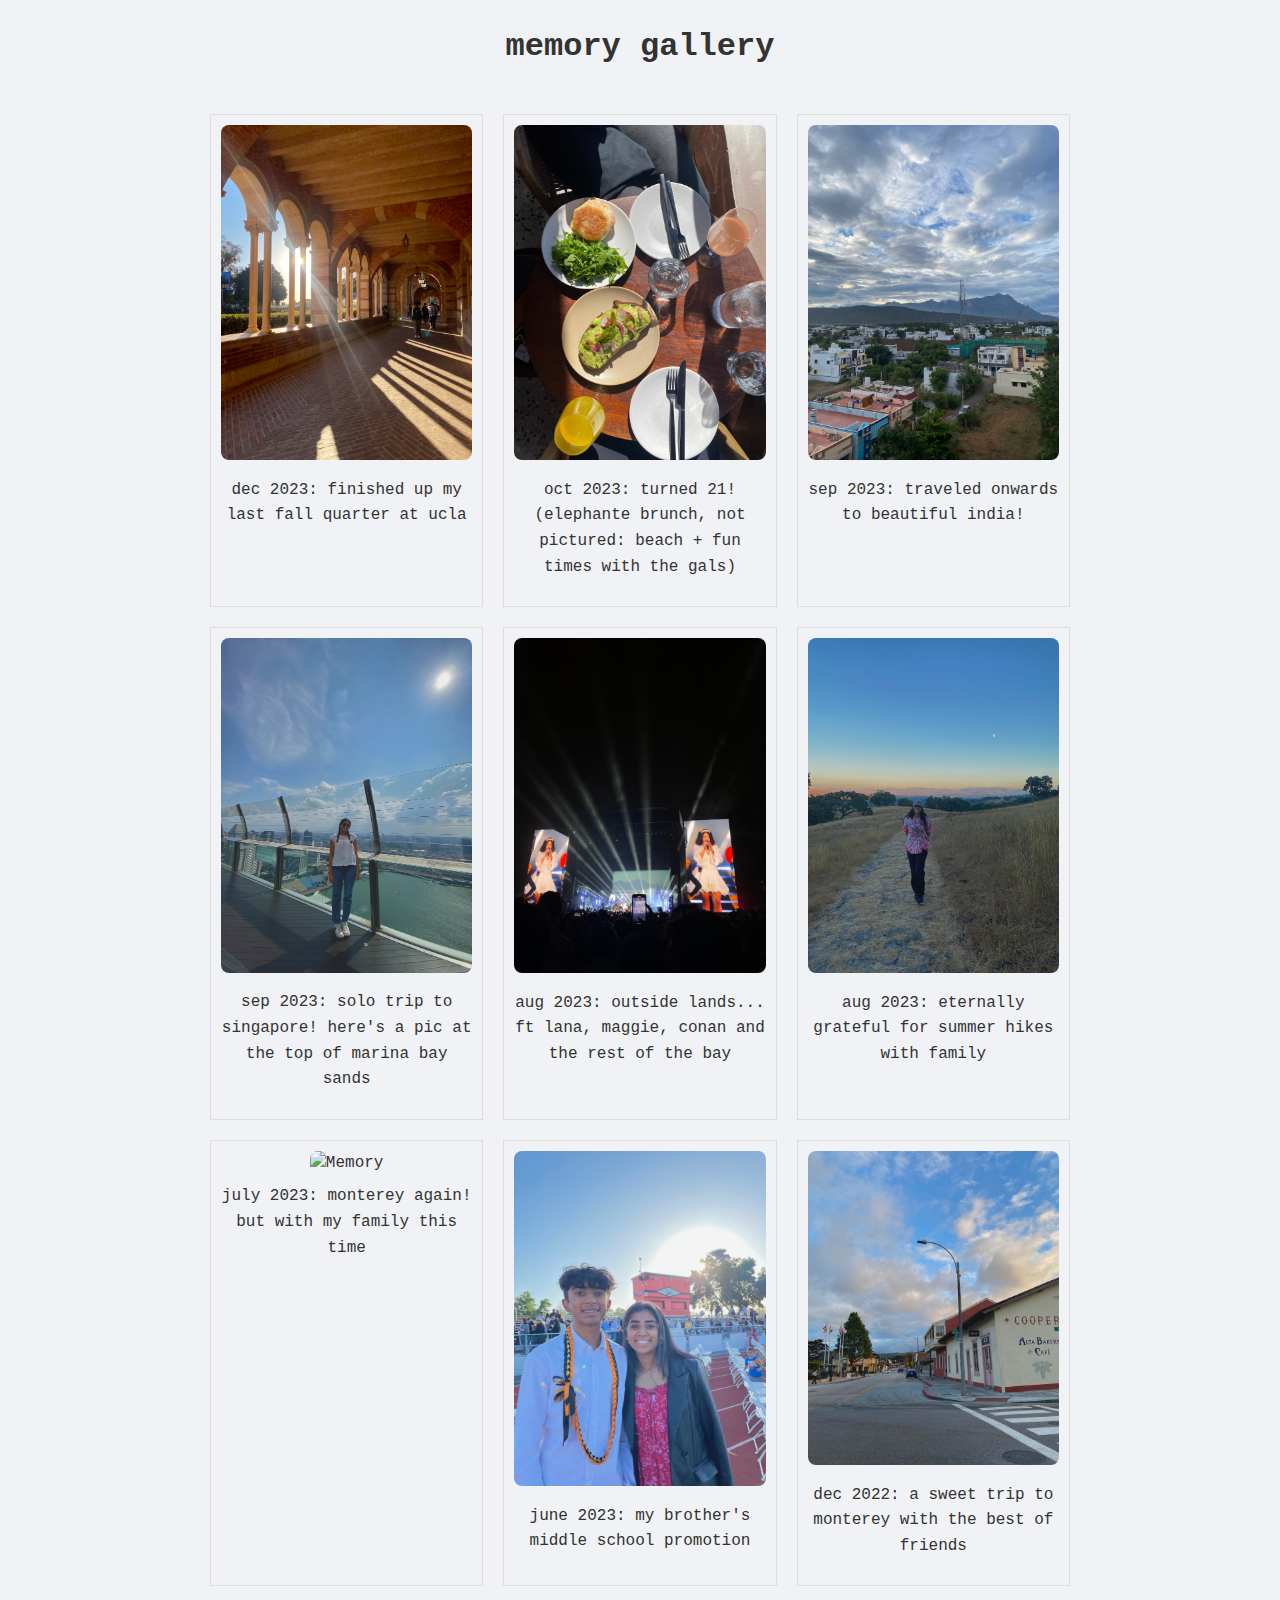
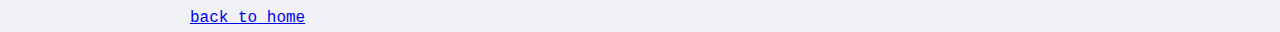
==== gallery.html @ 3746bbd2 "committing files" ====
<!DOCTYPE html>
<html lang="en">
<head>
    <meta charset="UTF-8">
    <meta name="viewport" content="width=device-width, initial-scale=1.0">
    <title>memory gallery</title>
    <link rel="stylesheet" href="style.css">
</head>
<body>
    <div class="container">
        <h1 class="memory-gallery-title">memory gallery</h1>
        <div class="gallery">
            <div class="photo">
                <img src="royce.JPG" alt="Memory">
                <p class="caption">dec 2023: finished up my last fall quarter at ucla</p>
            </div>
            <div class="photo">
                <img src="elephante.jpg" alt="Memory">
                <p class="caption">oct 2023: turned 21! (elephante brunch, not pictured: beach + fun times with the gals) </p>
            </div>
            <div class="photo">
                <img src="india.jpg" alt="Memory">
                <p class="caption">sep 2023: traveled onwards to beautiful india! </p>
            </div>
            <div class="photo">
                <img src="singapore.jpg" alt="Memory">
                <p class="caption">sep 2023: solo trip to singapore! here's a pic at the top of marina bay sands</p>
            </div>
            <div class="photo">
                <img src="osl.JPG" alt="Memory">
                <p class="caption">aug 2023: outside lands... ft lana, maggie, conan and the rest of the bay</p>
            </div>
            <div class="photo">
                <img src="mehiking.jpg" alt="Memory">
                <p class="caption">aug 2023: eternally grateful for summer hikes with family</p>
            </div>
            <div class="photo">
                <img src="monterey2.jpg" alt="Memory">
                <p class="caption">july 2023: monterey again! but with my family this time</p>
            </div>
            <div class="photo">
                <img src="raj_promotion.jpg" alt="Memory">
                <p class="caption">june 2023: my brother's middle school promotion</p>
            </div>
            <div class="photo">
                <img src="monterey.jpg" alt="Memory">
                <p class="caption">dec 2022: a sweet trip to monterey with the best of friends</p>
            </div>
            <!-- More images can be added here -->
        </div>
        <a href="index.html">back to home</a>
    </div>
</body>
</html>
---- style.css ----
body {
    font-family: 'Courier New', monospace;
    background-color: #f0f2f5;
    color: #333;
    line-height: 1.6;
    margin: 0;
    padding: 0;
}

.container {
    width: 80%;
    margin: auto;
    max-width: 900px;
}

.profile {
    text-align: center;
    padding: 2rem 0;
}

.profile-image {
    border-radius: 50%;
    width: 150px;
    height: 150px;
    object-fit: cover;
    margin-bottom: 1rem;
}

.title {
    font-size: 1.2rem;
    color: #555;
    margin-bottom: 2rem;
}

.links {
    text-align: center;
    margin-bottom: 2rem;
}

.links a {
    text-decoration: none;
    color: #333;
    background-color: #e7e7e7;
    padding: 0.5rem 1rem;
    margin: 0 0.3rem;
    border-radius: 0.3rem;
    font-size: 1rem;
}

.links a:hover {
    background-color: #d7d7d7;
}

.about {
    background-color: white;
    padding: 2rem;
    border-radius: 0.5rem;
}

@media (max-width: 768px) {
    .container {
        width: 95%;
    }
}

.name {
    margin-top: 0.05em;
    margin-bottom: 0.1em; 
}

.subtext {
    margin-top: 0.1em; /* Adjust this value to reduce the space */
    /* Other styles for your subtext */
    line-height: 1.2; /* Adjust line-height if necessary */
}

.about-section {
    background-color: #fff;
    padding: 20px;
    border-radius: 10px;
    margin-top: 10px;
    /* other styles for your about section */
}

.rainbow-text {
    background: linear-gradient(45deg, red, orange);
    -webkit-background-clip: text;
    color: transparent;
    background-clip: text;
    font-size: 1.5em;
    text-align: left; /* Align text to the left */
    margin-top: 1px;
    margin-bottom: 20px; /* Adjust this value to control the space below the title */
}

/* Style for the paragraph or other content in your about section */
.about-section p {
    margin-top: 0; /* You can adjust this value to reduce the space between the title and the paragraph */
    /* other styles for your paragraph */
}

/* ... other CSS styles ... */

.business-section {
    background-color: #fff;
    padding: 20px;
    border-radius: 10px;
    /* other styles for your section */
}

.columns {
    display: flex;
    justify-content: space-between;
}

.column {
    flex: 1; /* Each column will take up equal space */
    padding: 0 10px; /* Adds some space between the columns */
}

.column h3 {
    color: #333;
    /* Add any other styles for the sub-headings */
}

/* Style for the bullet points */
.column ul {
    padding: 0;
    list-style-type: none; /* Removes default bullet style */
}

.column li {
    padding-left: 1.4em;
    text-indent: -1.4em;
}

.column li:before {
    content: '• '; /* Adds a custom bullet */
    color: red; /* Color for the bullet */
    font-weight: bold; /* Makes the bullet bold */
}

.work-header {
    margin-top: 1px;
    margin-bottom: 0.5px;
}

.list {
    margin-top: 1px;
    margin-bottom: 0.5px;
}

.gallery {
    display: grid;
    grid-template-columns: repeat(auto-fill, minmax(250px, 1fr));
    gap: 20px;
    padding: 20px;
}

.photo {
    border: 1px solid #ddd;
    padding: 10px;
    text-align: center;
}

.photo img {
    max-width: 100%;
    height: auto;
    border-radius: 8px;
}

.caption {
    margin-top: 8px;
}

.memory-gallery-title {
    text-align: center;
    font-size: 2em; /* Example font size */
    font-family: 'Courier New', monospace;
}
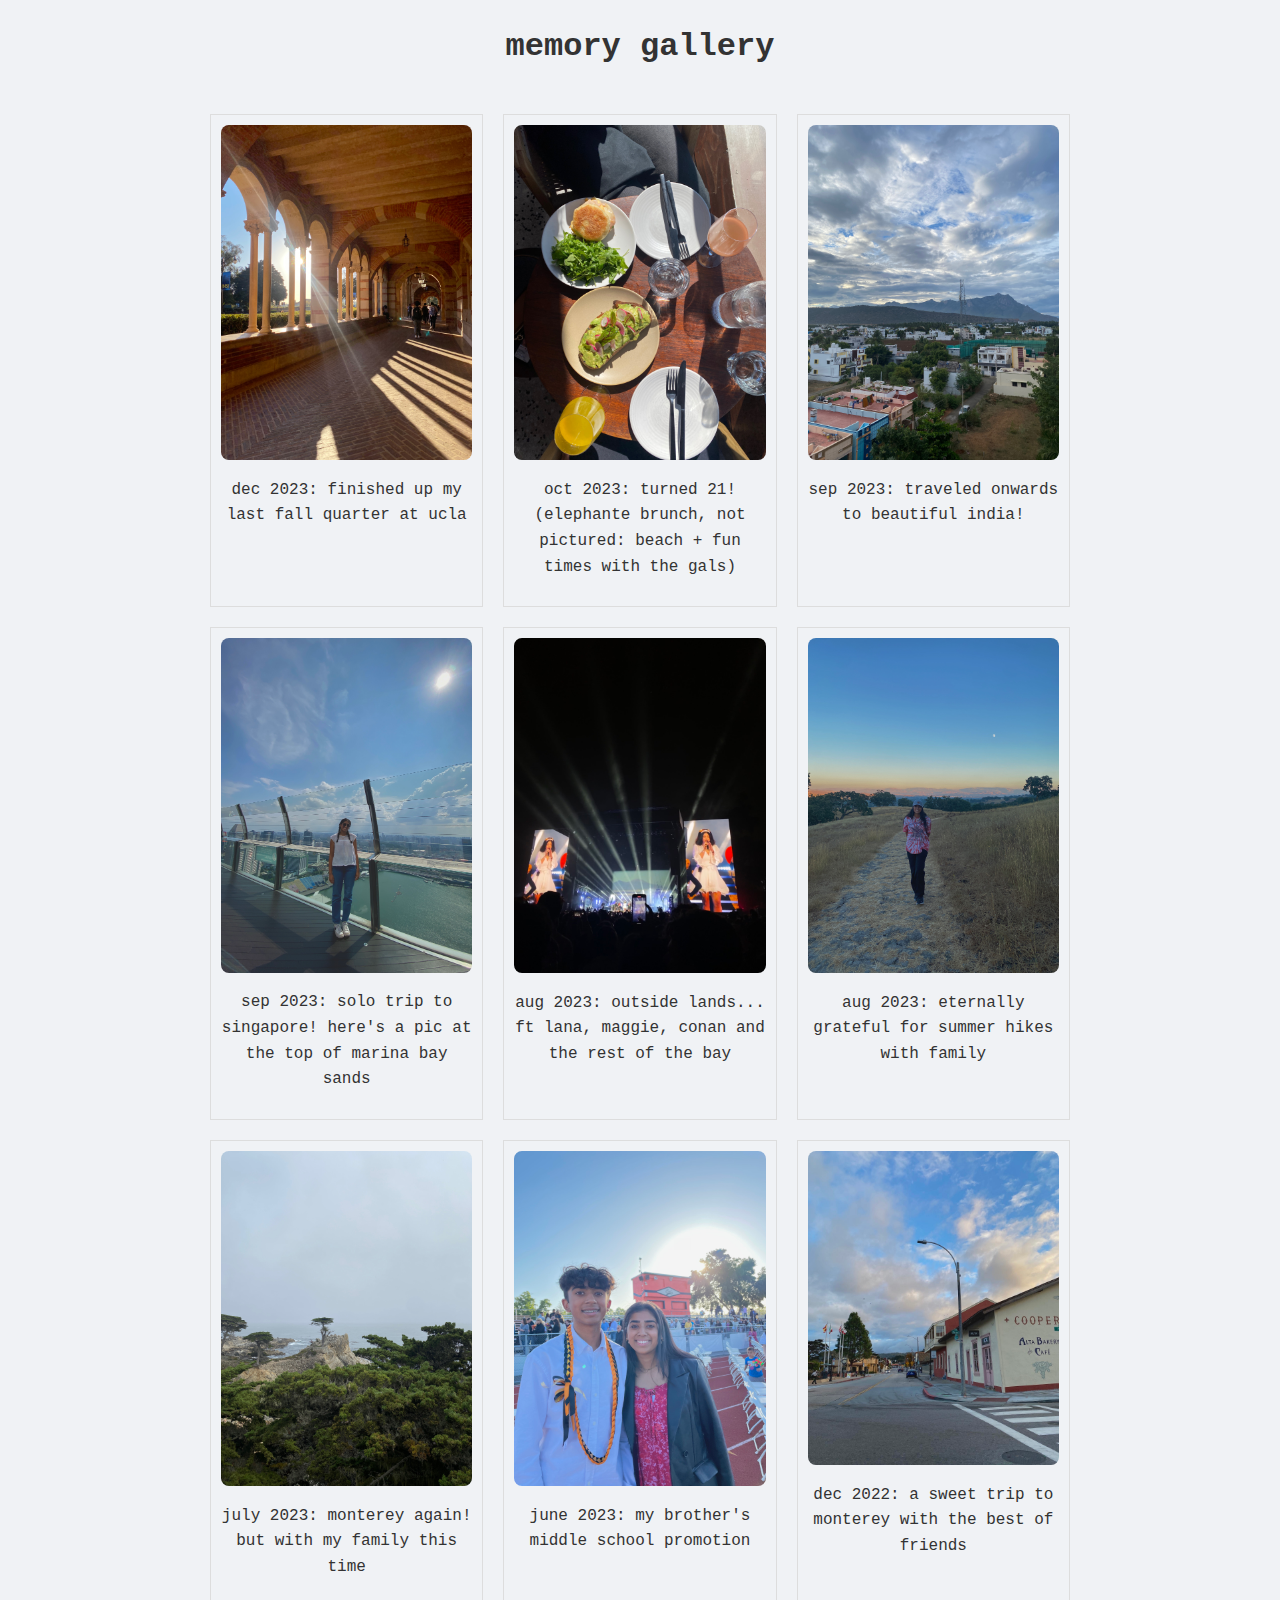
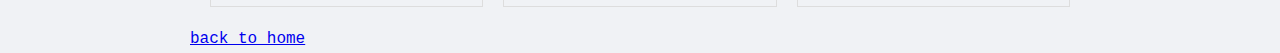
==== commit ae618bf0: "update photo url" ====
--- a/gallery.html
+++ b/gallery.html
@@ -35,7 +35,7 @@
                 <p class="caption">aug 2023: eternally grateful for summer hikes with family</p>
             </div>
             <div class="photo">
-                <img src="monterey2.jpg" alt="Memory">
+                <img src="monterey2.JPG" alt="Memory">
                 <p class="caption">july 2023: monterey again! but with my family this time</p>
             </div>
             <div class="photo">
